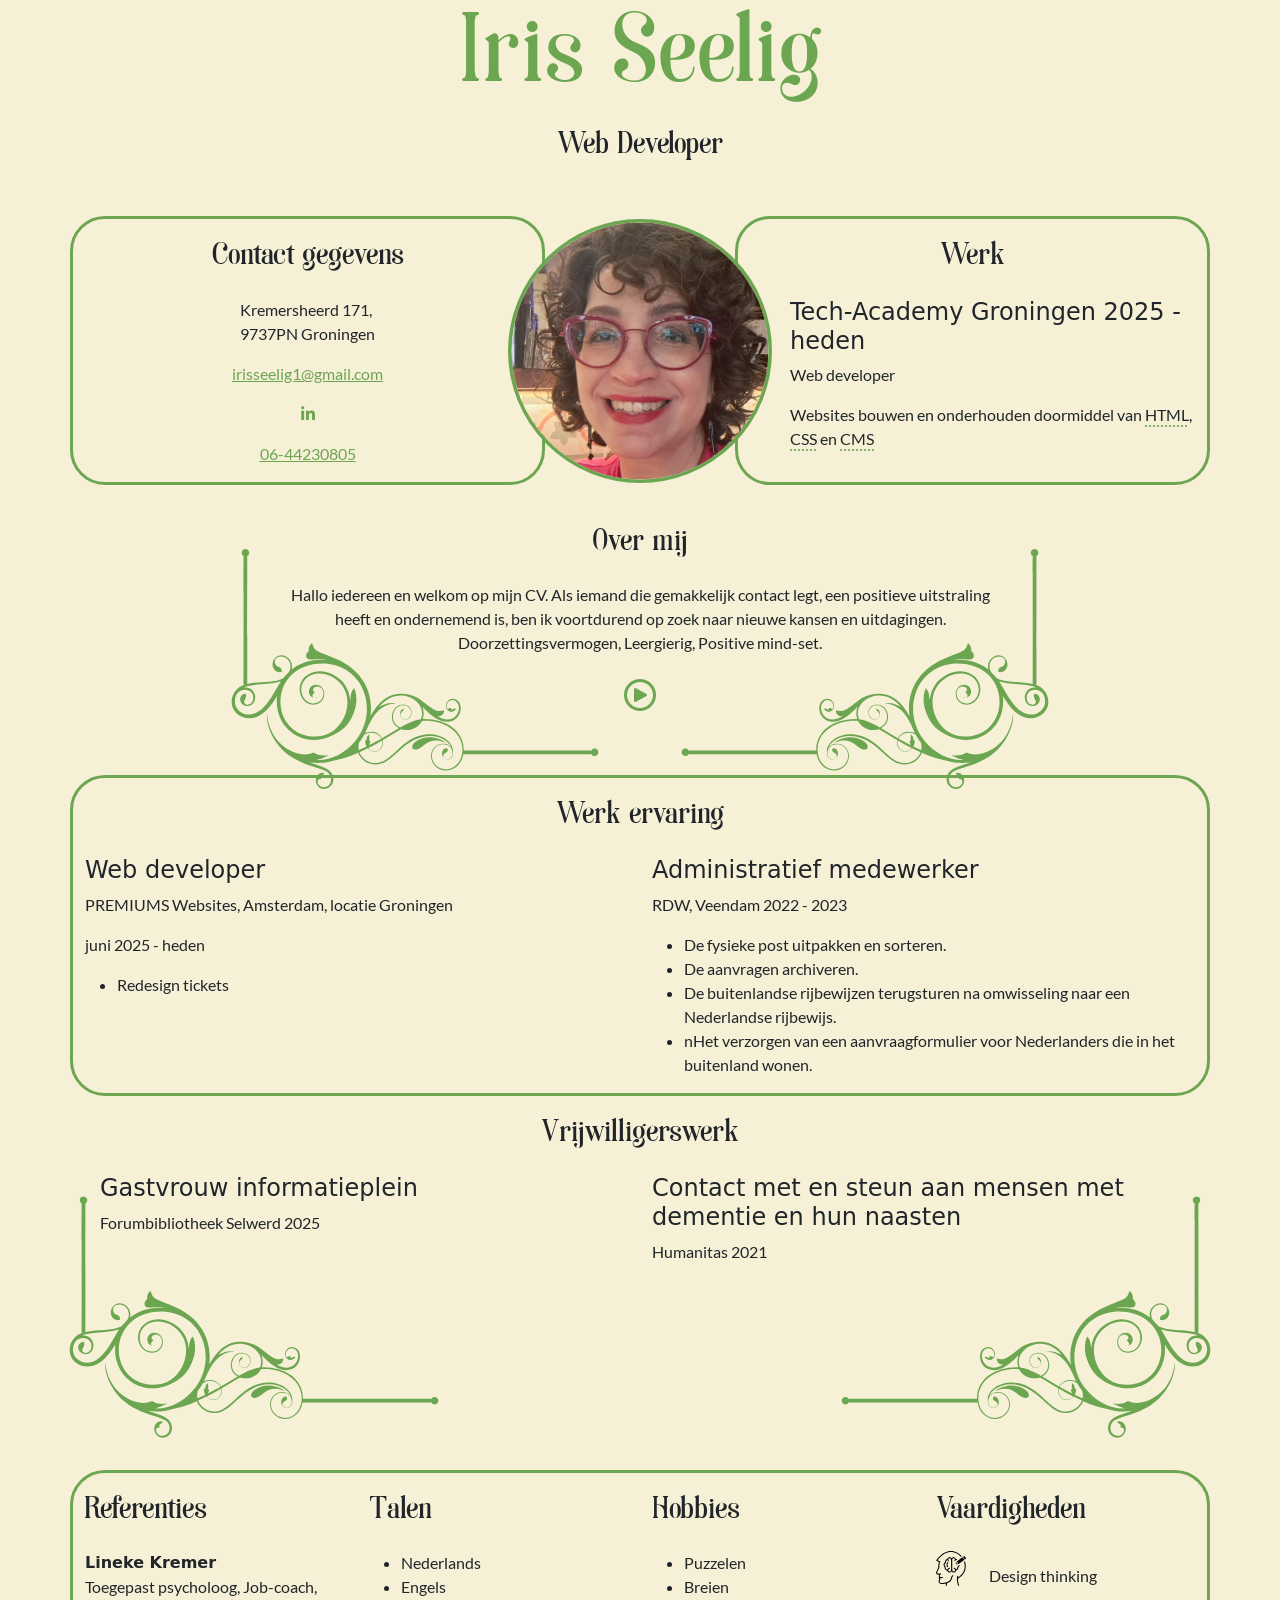
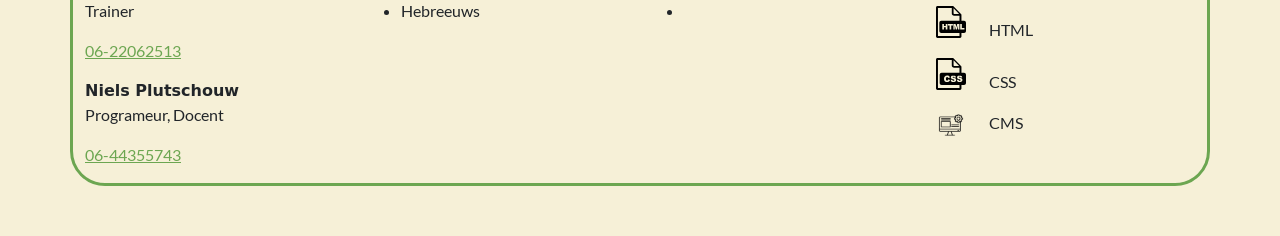
==== index.html @ 0b31a027 "cms icon toegevoegd en corner frame aangepast" ====
<!DOCTYPE html>
<html lang="en">

<head>
    <meta charset="UTF-8">
    <meta name="viewport" content="width=device-width, initial-scale=1.0">
    <link rel="stylesheet" href="./css/fontawesome-all.min.css">
    <link rel="stylesheet" href="./css/fontawesome-brands.min.css">
    <link rel="stylesheet" href="./css/fontawesome-solid.min.css">
    <link rel="stylesheet" href="./css/bootstrap.min.css">
    <link rel="stylesheet" href="./css/style.css">
    <link rel="shortcut icon" href="./images/favicon.jpg" type="image/jpg">
    <script src="./js/bootstrap.bundle.min.js" defer></script>
    <title>Document</title>
</head>

<body>
    <header>
        <h1>Iris Seelig</h1>
        <h2 class="developer">Web Developer</h2>
        <!-- <ul> -->
        <!-- <li>Leergierig</li> -->
        <!-- <li>Doorzettingsvermogen</li> -->
        <!-- <li>Oog voor details</li> -->
        <!-- </ul> -->

    </header>

    <main>
        <section class="intro">
            <!-- div.container>div.row>div.col-md-4*3 -->
            <div class="container">
                <div class="row">
                    <div class="col-12 col-md-5 introduction-contact">
                        <h2>Contact gegevens</h2>
                        <p>Kremersheerd 171,<br>9737PN Groningen</p>
                        <p>
                            <a href="mailto:irisseelig1@gmail.com">irisseelig1@gmail.com</a>
                        </p>
                        <p>
                            <a href="https://www.linkedin.com/in/iris-seelig-8718a22b9">
                                <i class="fa-brands fa-linkedin-in"></i>
                            </a>
                        </p>
                        <p>
                            <a href="tel:0644230805">06-44230805</a>
                        </p>
                    </div>
                    <div class="col-12 col-md-2 introduction-photo">
                        <div>
                            <a href="url">
                                <img class="photo-iris" alt="Profiel foto" src="./images/profile-image.jpg">
                            </a>

                        </div>
                    </div>
                    <div class="col-12 col-md-5 introduction-education">
                        <h2>Werk</h2>
                        <div>
                            <h4>Tech-Academy Groningen 2025 - heden</h4>
                            <p>Web developer</p>
                            <p>Websites bouwen en onderhouden doormiddel van <abbr
                                    title="HyperText Markup Language">HTML</abbr>, <abbr
                                    title="Cascading Style Sheets">CSS</abbr> en <abbr
                                    title="Content Management System">CMS</abbr></p>

                        </div>
                    </div>
                </div>
            </div>
        </section>

        <section class="info">
            <div class="container">
                <div class="row">
                    <div class="col-2"></div>
                    <div class="col-8 about-me">
                        <img src="./images/Corner-Ornament-4-By-RebeccaRead.svg" class="corner-ornament-left"
                            alt="corner-ornament-left">
                        <img src="./images/Corner-Ornament-4-By-RebeccaRead.svg" class="corner-ornament-right"
                            alt="corner-ornament-right">
                        <h2>Over mij</h2>
                        <p class="text-center">
                            Hallo iedereen en welkom op mijn CV.
                            Als iemand die gemakkelijk contact legt, een positieve uitstraling heeft en ondernemend is,
                            ben ik voortdurend op zoek naar nieuwe kansen en uitdagingen. Doorzettingsvermogen,
                            Leergierig, Positive mind-set.
                        </p>
                        <p class="text-center mt-4">
                            <span class="fa-stack" style="vertical-align: top;">
                                <i class="fa-regular fa-circle fa-stack-2x"></i>
                                <i id="btn-play" class="fa-solid fa-play fa-stack-1x"></i>
                            </span>
                        </p>
                    </div>
                    <div class="col-2"></div>
                </div>
            </div>
        </section>


        <section class="experience">
            <!-- div.container>div.row>div.col-md-12>div.col-md-6>ul>*4-->
            <div class="container work-experience">
                <div class="row">
                    <div class="col-12 ">
                        <h2>Werk ervaring</h2>
                    </div>
                </div>
                <div class="row">
                    <div class="col-12 col-md-6">
                        <h4>Web developer</h4>
                        <p>PREMIUMS Websites, Amsterdam, locatie Groningen</p>
                        <p>juni 2025 - heden</p>
                        <ul>
                            <li>Redesign tickets </li>
                        </ul>

                    </div>
                    <div class="col-12 col-md-6">
                        <h4>Administratief medewerker</h4>
                        <p>RDW, Veendam 2022 - 2023</p>
                        <ul>
                            <li>De fysieke post uitpakken en sorteren.</li>
                            <li>De aanvragen archiveren.</li>
                            <li>De buitenlandse rijbewijzen terugsturen na omwisseling naar een Nederlandse rijbewijs.
                            </li>
                            <li>nHet verzorgen van een aanvraagformulier voor Nederlanders die in het buitenland wonen.
                            </li>
                        </ul>
                    </div>
                </div>
            </div>
        </section>

        <section>
            <!-- div.container>div.row>div.col-md-12>-->
            <div class="container voluntary-work">
                <h2 id="voluntary">Vrijwilligerswerk</h2>
                <div class="row wrap-library">
                    <!-- div.row>div.col-md-6*2>-->
                    <div class="col-md-6">
                        <h4>Gastvrouw informatieplein</h4>
                        <p>Forumbibliotheek Selwerd 2025</p>
                        <ul id="voluntaryList1">
                            <li>Aanspreekpunt voor bibliotheek/informatieplein bezoekers.</li>
                            <li>Bezoekers actief aanspreken of ik ze kan helpen.</li>
                            <li>Op eigen initiatief informatie over het informatieplein geven aan bezoekers.
                            </li>
                            <li>Contactpersoon zijn namens Forum Groningen voor alle vragen, opmerkingen en
                                praktische zaken van partners. (Vereniging Humanitas, WIJ Groningen, SeniorWeb,
                                etc.)
                            </li>
                        </ul>
                        <img src="./images/Corner-Ornament-4-By-RebeccaRead.svg" class="corner-ornament-left1"
                            alt="corner-ornament-left">
                        <img src="./images/Corner-Ornament-4-By-RebeccaRead.svg" class="corner-ornament-left1-top"
                            alt="corner-ornament-left">
                    </div>
                    <div class="col-md-6 wrap-dementia">
                        <h4>Contact met en steun aan mensen met dementie en hun naasten</h4>
                        <p>Humanitas 2021</p>
                        <ul id="voluntaryList2">
                            <li>Samen een leuke activiteit ondernemen zoals langs haar favorite kledingwinkel.</li>

                        </ul>
                        <img src="./images/Corner-Ornament-4-By-RebeccaRead.svg" class="corner-ornament-right1"
                            alt="corner-ornament-right">
                        <img src="./images/Corner-Ornament-4-By-RebeccaRead.svg" class="corner-ornament-right1-top"
                            alt="corner-ornament-left">
                    </div>
                </div>


            </div>
        </section>

        <section class="refrences">
            <!-- div.container>div.row>div.col-md-6*2 -->
            <div class="container">
                <div class="row">
                    <div class="col-12 col-md-3">
                        <h2>Referenties</h2>
                        <strong>Lineke Kremer</strong>
                        <p>Toegepast psycholoog, Job-coach, Trainer</p>
                        <p>
                            <a href="tel:0622062513">06-22062513</a>
                        </p>
                        <strong>Niels Plutschouw</strong>
                        <p>Programeur, Docent </p>
                        <p>
                            <a href="tel:0644355743">06-44355743</a>
                        </p>
                    </div>
                    <div class="col-12 col-md-3">
                        <h2>Talen</h2>
                        <ul class="talen">
                            <li>Nederlands</li>
                            <li>Engels</li>
                            <li>Hebreeuws</li>
                        </ul>
                    </div>
                    <div class="col-12 col-md-3">
                        <h2>Hobbies</h2>
                        <ul class="hobbies">
                            <li>Puzzelen</li>
                            <li>Breien</li>
                            <li></li>
                        </ul>
                    </div>
                    <div class="col-12 col-md-3">
                        <h2>Vaardigheden</h2>
                        <ul class="vaardigheden">
                            <li>
                                <img src="./images/design-thinking-logic-icon.svg" class="symbol1"
                                    alt="design-thinking">
                                Design thinking
                            </li>
                            <li>
                                <img src="./images/html-file-icon.svg" class="symbol2" alt="html">
                                HTML
                            </li>
                            <li>
                                <img src="./images/css-file-icon.svg" class="symbol3" alt="css">
                                CSS
                            </li>
                             <li>
                                <img src="./images/cms icon.png" class="symbol4" alt="cms">
                                CMS
                            </li>
                        </ul>
                    </div>
                </div>
            </div>
        </section>
    </main>

    <footer>

    </footer>


    <audio src="./music/alicia-keys-girl-on-fire.mp3" id="song-1"></audio>
    <script>
        const song1 = document.getElementById("song-1");
        const btnPlay = document.getElementById("btn-play");

        if (btnPlay && song1) {
            btnPlay.onclick = function () {
                if (song1.paused) {
                    song1.play();
                    btnPlay.classList.replace("fa-play", "fa-pause");
                } else {
                    song1.pause();
                    btnPlay.classList.replace("fa-pause", "fa-play");
                }
            }
        } else {
            console.error("The elements with class \"song-1\" and/or the class \"btn-play\" doesn't exist.")
        }


    </script>

</body>

</html>
---- css/style.css ----
@font-face {
    font-family: "PoiretOne-Regular";
    src: url(../webfonts/PoiretOne-Regular.ttf);
}

@font-face {
    font-family: "Lato-Regular";
    src: url(../webfonts/Lato-Regular.ttf);
}

@font-face {
    font-family: "soria-font";
    src: url(../webfonts/soria-font.ttf);
}

:root {

    /* color */
    --primary-color: #6ca651;
    --secondary-color: #f6f0d7;

    /* font-family */
    --font-family-text: "soria-font", serif;
    --font-family-title: "soria-font", serif;

    /* corner-frame */

    /* */

}

* {
    /* box-shadow: 0 0 0 1px red inset; */
}

h1 {
    color: var(--primary-color);
    text-align: center;
    font-size: 100px;
    font-family: "soria-font", serif, sans-serif;
}

@media screen and (width < 768px) {
    h1 {
        font-size: 70px;
    }
}

h2 {
    text-align: center;
    font-family: "soria-font";
    margin: 20px 0 20px 0;
}

h3 {
    text-align: center;
    font-size: medium;
    font-family: "soria-font";
}

p,
li {
    font-family: "Lato-Regular";
}

header {
    overflow: hidden;
    background-color: #F6F0D7;

    .developer {
        margin: 0 0 50px 0;
    }
}

main {
    background-color: #F6F0D7;

    @media (width <= 768px) {

        /* Overschrijf bootstrap kolom padding */
        .row>div {
            padding-left: 37px;
            padding-right: 37px;
        }
    }

    @media (width < 576px) {

        /* Overschrijf bootstrap kolom padding */
        .row>div {
            padding-left: 14px;
            padding-right: 14px;
        }
    }



    .intro {
        margin-bottom: 20px;
    }

    .introduction-contact {
        border: 3px solid var(--primary-color);
        border-radius: 35px;

        p {

            display: flex;
            justify-content: center;
        }

        a {
            color: var(--primary-color);
        }
    }

    .introduction-photo {
        position: relative;
    }

    .introduction-photo>div {
        position: absolute;
        transform: translate(-50%, -50%) scale(1.2);
        left: 50%;
        top: 50%;
        z-index: 1;
    }

    .introduction-education {
        border: 3px solid var(--primary-color);
        border-radius: 35px;

        div {
            padding-left: 40px;
        }

        abbr {
            text-underline-offset: 4px;
            text-decoration-color: var(--primary-color);
        }
    }

    @media (width <=768px) {
        .introduction-contact {
            padding-bottom: 144px;
        }

        .introduction-education {
            padding-top: 130px;
        }
    }

    .about-me {
        border-radius: 35px;
        margin-bottom: 20px;
        position: relative;
        height: 250px;

        @media (width <= 768px) {
            height: auto;
        }

        .corner-ornament-left {
            height: 250px;
            width: 50%;
            position: absolute;
            transition: all 500ms ease-in-out;
            left: -35px;
            bottom: -39px
        }

        .corner-ornament-right {
            height: 250px;
            width: 50%;
            position: absolute;
            transform: scaleX(-1);
            transition: all 500ms ease-in-out;
            right: -35px;
            bottom: -39px;
        }

        @media (width <= 768px) {
            .corner-ornament-left {
                height: 50px;
                transform: scaleY(-1);
            }

            .corner-ornament-right {
                height: 50px;
                transform: scaleX(-1) scaleY(-1);

            }
        }

        .fa-regular,
        #btn-play {
            color: var(--primary-color);

        }

    }

    .photo-iris {
        width: 220px;
        border-radius: 110px;
        height: 220px;
        object-fit: cover;
        object-position: 50% 6%;
        border: 3px solid var(--primary-color);
    }


    .vaardigheden {
        margin-bottom: 20px;

    }

    .work-experience {
        border: 3px solid var(--primary-color);
        border-radius: 35px;
        margin-bottom: 20px;
    }

    .voluntary-work {
        margin-bottom: 174px;
        padding: 0 30px 0 30px;

        @media (width <=768px) {
            margin: 50px auto 100px auto;
        }

        .row {
            position: relative;
        }

        ul {
            max-height: 0px;
            overflow: hidden;
            transition: max-height 900ms ease-in-out;
        }

        &:hover ul {
            max-height: 175px;
        }

        @media (width <=768px) {
            ul {
                max-height: none;
            }

            .col-md-6:first-of-type ul {
                padding-bottom: 50px;
            }
        }

        .corner-ornament-left1 {
            height: 250px;
            position: absolute;
            left: -25px;
            bottom: -146px;
        }

        .corner-ornament-right1 {
            height: 250px;
            position: absolute;
            transform: scaleX(-1);
            right: -25px;
            bottom: -146px;
        }

        .corner-ornament-left1-top {
            height: 50px;
            position: absolute;
            left: 6px;
            transform: scaleX(-1) rotate(180deg);
            display: none;
            top: -68px;
        }

        .corner-ornament-right1-top {
            height: 50px;
            position: absolute;
            right: 6px;
            top: -68px;
            transform: scale(-1);
            display: none;
        }

        @media (width <=768px) {
            .corner-ornament-left1 {
                height: 50px;
                left: 6px;
                bottom: -54px;
            }

            .corner-ornament-right1 {
                height: 50px;
                right: 6px;
                bottom: -54px;
            }

            .corner-ornament-left1-top,
            .corner-ornament-right1-top {
                display: block;
            }
        }
    }

    .refrences {

        padding-bottom: 50px;

        .container {
            border: 3px solid var(--primary-color);
            border-radius: 35px;
            column-gap: 20px;
        }

        a {
            color: var(--primary-color);
        }

        .talen {
            /* padding-left: 0; */
        }

        .symbol1,
        .symbol2,
        .symbol3,
        .symbol4 {
            width: 50px;
            padding-right: 20px;
        }

        .symbol1,
        .symbol2,
        .symbol3 {
            margin-bottom: 20px;
        }

        h2 {
            text-align: left;
        }

        .vaardigheden {
            list-style: none;
            padding-left: 0;
        }
    }
}



footer {
    background-color: #F6F0D7;
}
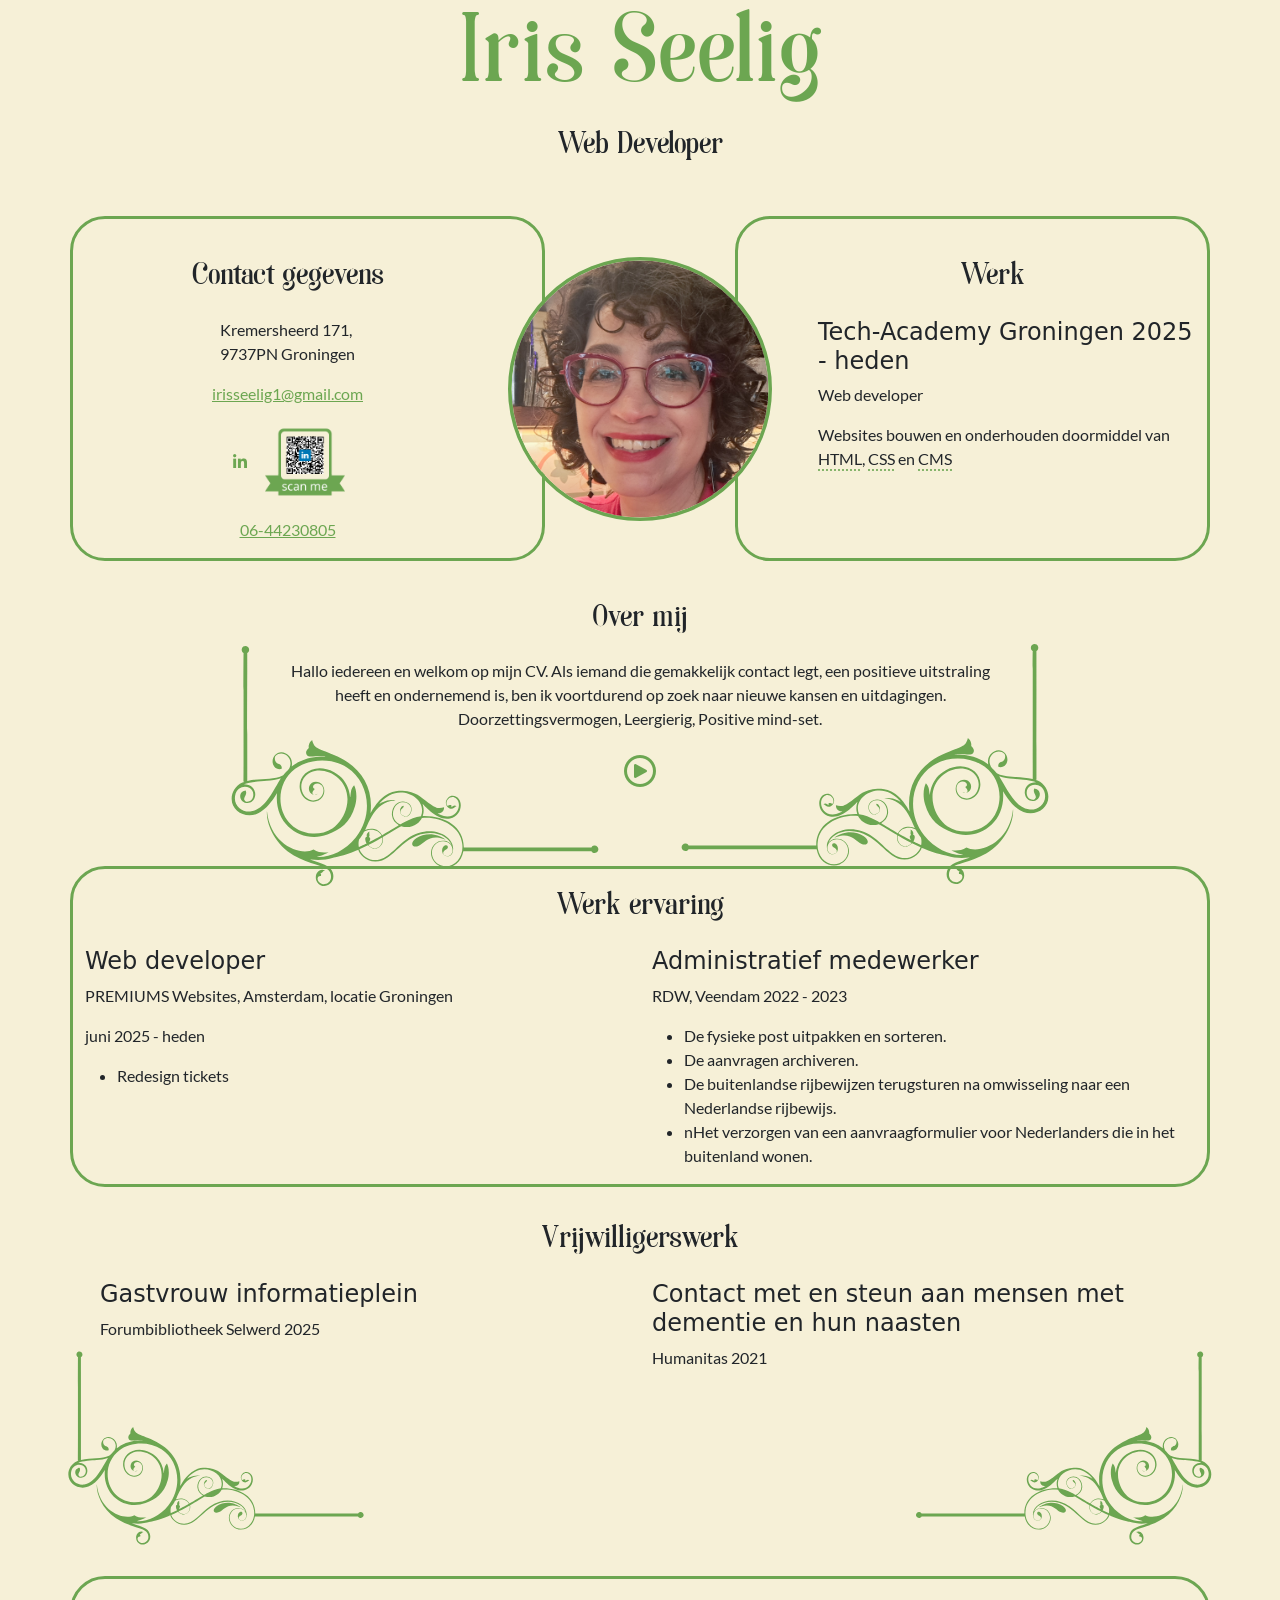
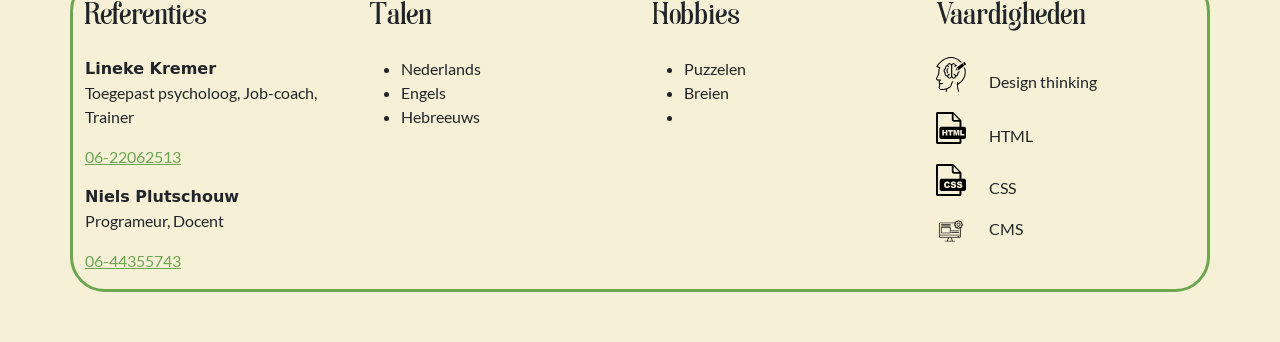
==== commit ab32a880: "qrcode toegevoegd" ====
--- a/index.html
+++ b/index.html
@@ -41,6 +41,7 @@
                             <a href="https://www.linkedin.com/in/iris-seelig-8718a22b9">
                                 <i class="fa-brands fa-linkedin-in"></i>
                             </a>
+                            <img src="./images/qrcode-linkedin1.png" class="qrcode" alt="qrcode-linkedin">
                         </p>
                         <p>
                             <a href="tel:0644230805">06-44230805</a>
--- a/css/style.css
+++ b/css/style.css
@@ -75,7 +75,7 @@
 main {
     background-color: #F6F0D7;
 
-    @media (width <= 768px) {
+    @media (width <=768px) {
 
         /* Overschrijf bootstrap kolom padding */
         .row>div {
@@ -102,15 +102,22 @@
     .introduction-contact {
         border: 3px solid var(--primary-color);
         border-radius: 35px;
+        padding: 20px 40px 0 0;
 
         p {
 
             display: flex;
             justify-content: center;
+            align-items: center;
         }
 
         a {
             color: var(--primary-color);
+        }
+
+        .qrcode {
+            height: 80px;
+            padding-left: 15px;
         }
     }
 
@@ -129,6 +136,7 @@
     .introduction-education {
         border: 3px solid var(--primary-color);
         border-radius: 35px;
+        padding: 20px 0 0 40px;
 
         div {
             padding-left: 40px;
@@ -152,11 +160,11 @@
 
     .about-me {
         border-radius: 35px;
-        margin-bottom: 20px;
+        margin-bottom: 35px;
         position: relative;
         height: 250px;
 
-        @media (width <= 768px) {
+        @media (width <=768px) {
             height: auto;
         }
 
@@ -166,7 +174,8 @@
             position: absolute;
             transition: all 500ms ease-in-out;
             left: -35px;
-            bottom: -39px
+            bottom: -39px;
+            top: 60px;
         }
 
         .corner-ornament-right {
@@ -176,19 +185,20 @@
             transform: scaleX(-1);
             transition: all 500ms ease-in-out;
             right: -35px;
-            bottom: -39px;
-        }
-
-        @media (width <= 768px) {
+            bottom: -58px;
+        }
+
+        @media (width <=768px) {
             .corner-ornament-left {
                 height: 50px;
                 transform: scaleY(-1);
+                top: 11px
             }
 
             .corner-ornament-right {
                 height: 50px;
                 transform: scaleX(-1) scaleY(-1);
-
+                top: 11px;
             }
         }
 
@@ -218,7 +228,7 @@
     .work-experience {
         border: 3px solid var(--primary-color);
         border-radius: 35px;
-        margin-bottom: 20px;
+        margin-bottom: 35px;
     }
 
     .voluntary-work {
@@ -254,14 +264,14 @@
         }
 
         .corner-ornament-left1 {
-            height: 250px;
+            height: 200px;
             position: absolute;
             left: -25px;
             bottom: -146px;
         }
 
         .corner-ornament-right1 {
-            height: 250px;
+            height: 200px;
             position: absolute;
             transform: scaleX(-1);
             right: -25px;
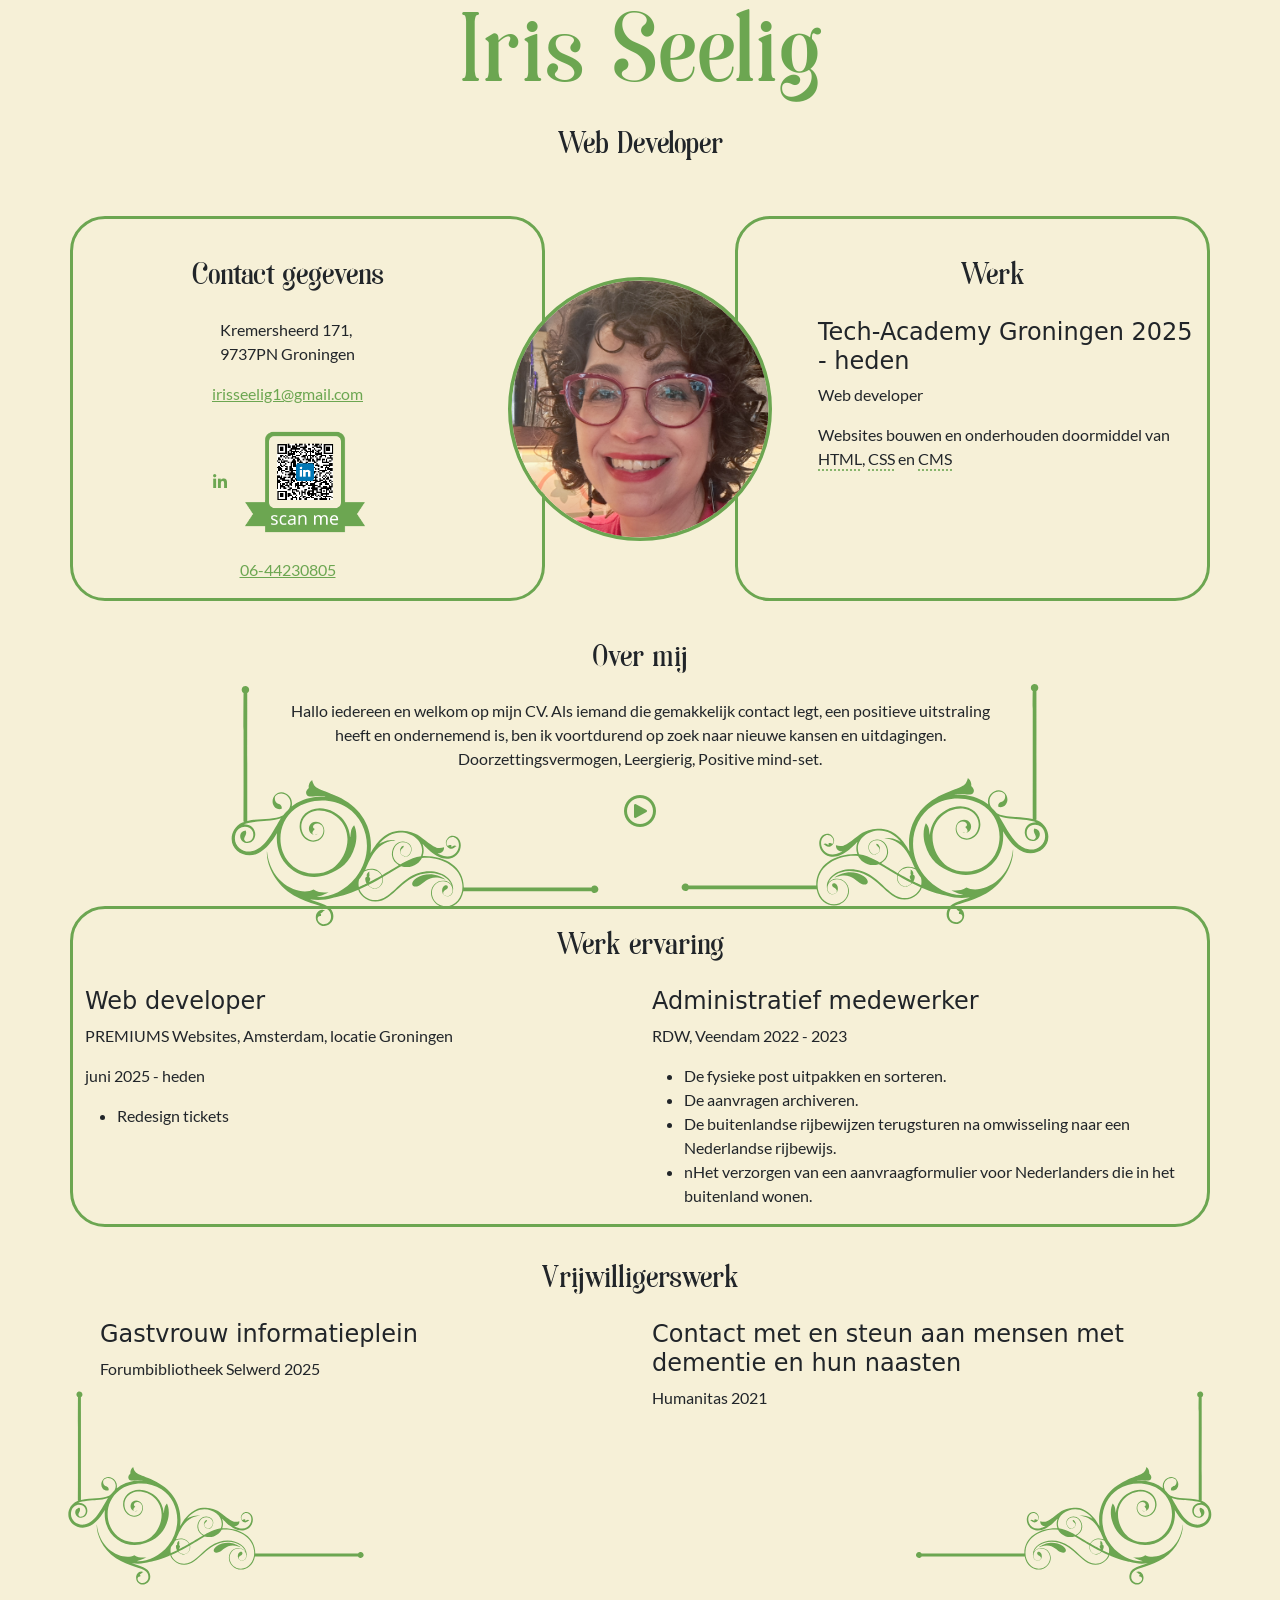
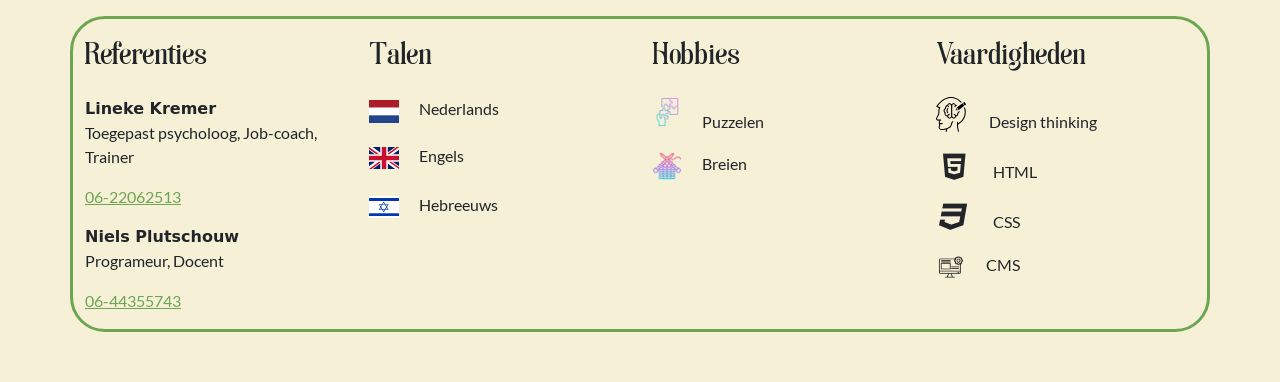
==== commit 0cc405ec: "talen en hobbies icons toegevoegd" ====
--- a/index.html
+++ b/index.html
@@ -196,16 +196,27 @@
                     <div class="col-12 col-md-3">
                         <h2>Talen</h2>
                         <ul class="talen">
-                            <li>Nederlands</li>
-                            <li>Engels</li>
-                            <li>Hebreeuws</li>
+                            <li>
+                                <img src="./images/nl.svg" class="language-flag" alt="dutch-flag">Nederlands
+                            </li>
+                            <li>
+                                <img src="./images/gb.svg" class="language-flag pt-4 pb-4"
+                                    alt="united-kingdom-flag">Engels
+                            </li>
+                            <li>
+                                <img src="./images/il.svg" class="language-flag" alt="israeli-flag">Hebreeuws
+                            </li>
                         </ul>
                     </div>
                     <div class="col-12 col-md-3">
                         <h2>Hobbies</h2>
                         <ul class="hobbies">
-                            <li>Puzzelen</li>
-                            <li>Breien</li>
+                            <li>
+                                <img src="./images/puzzle_10717713.png" class="hobby-puzzel pb-4" alt="puzzelen">Puzzelen
+                            </li>
+                            <li>
+                                <img src="./images/knitting_3461251.png" class="hobby-knitting" alt="knitting">Breien
+                            </li>
                             <li></li>
                         </ul>
                     </div>
@@ -218,16 +229,13 @@
                                 Design thinking
                             </li>
                             <li>
-                                <img src="./images/html-file-icon.svg" class="symbol2" alt="html">
-                                HTML
-                            </li>
-                            <li>
-                                <img src="./images/css-file-icon.svg" class="symbol3" alt="css">
-                                CSS
-                            </li>
-                             <li>
-                                <img src="./images/cms icon.png" class="symbol4" alt="cms">
-                                CMS
+                                <i class="fa-brands fa-html5 symbol2"></i>HTML
+                            </li>
+                            <li>
+                                <i class="fa-brands fa-css3 symbol3"></i>CSS
+                            </li>
+                            <li>
+                                <img src="./images/cms icon.png" class="symbol4" alt="cms">CMS
                             </li>
                         </ul>
                     </div>
--- a/css/style.css
+++ b/css/style.css
@@ -116,7 +116,7 @@
         }
 
         .qrcode {
-            height: 80px;
+            height: 120px;
             padding-left: 15px;
         }
     }
@@ -331,12 +331,27 @@
         }
 
         .talen {
-            /* padding-left: 0; */
+            list-style-type: none;
+            padding: 0;
+        }
+
+        .language-flag {
+            width: 50px;
+            padding-right: 20px;
+        }
+
+        .hobbies {
+            list-style-type: none;
+            padding: 0;
+        }
+
+        .hobby-knitting,
+        .hobby-puzzel {
+            width: 50px;
+            padding-right: 20px;
         }
 
         .symbol1,
-        .symbol2,
-        .symbol3,
         .symbol4 {
             width: 50px;
             padding-right: 20px;
@@ -348,6 +363,12 @@
             margin-bottom: 20px;
         }
 
+        .symbol3,
+        .symbol2 {
+            font-size: 30px;
+            margin-right: 20PX;
+        }
+
         h2 {
             text-align: left;
         }
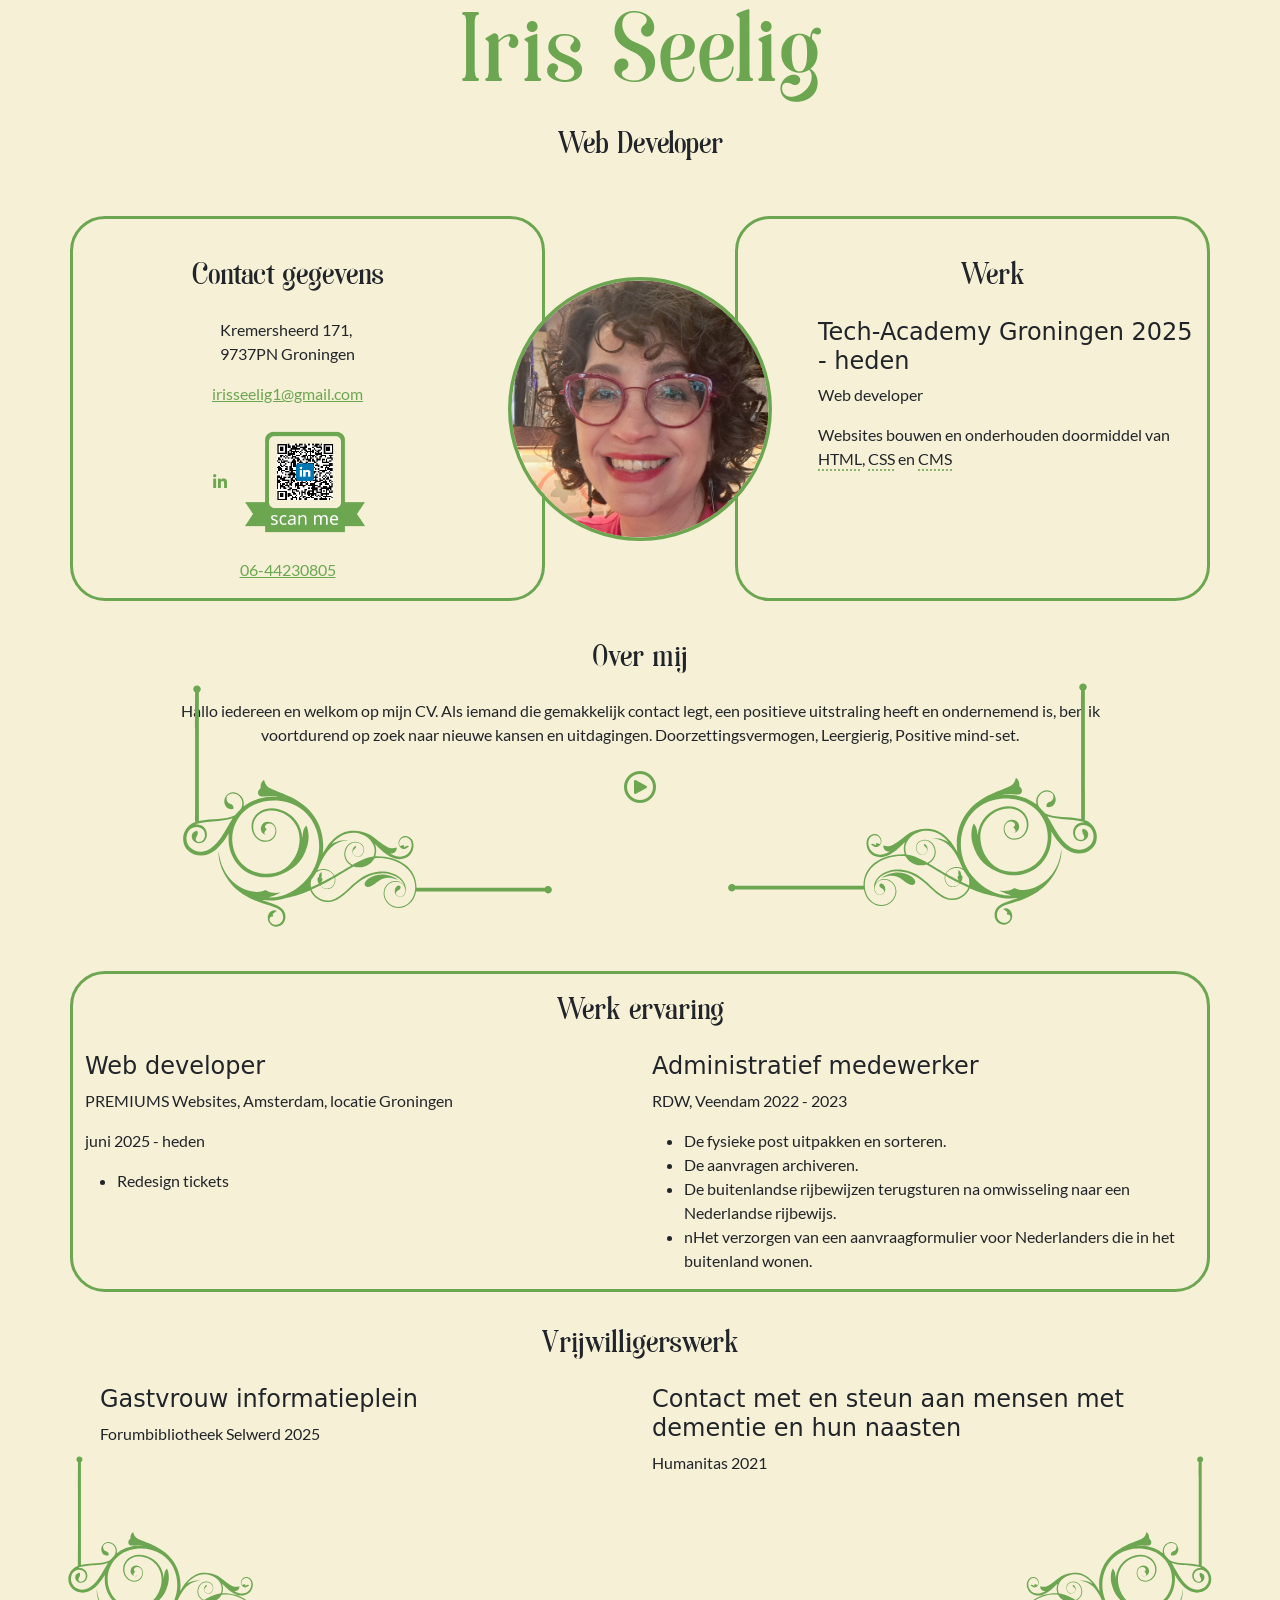
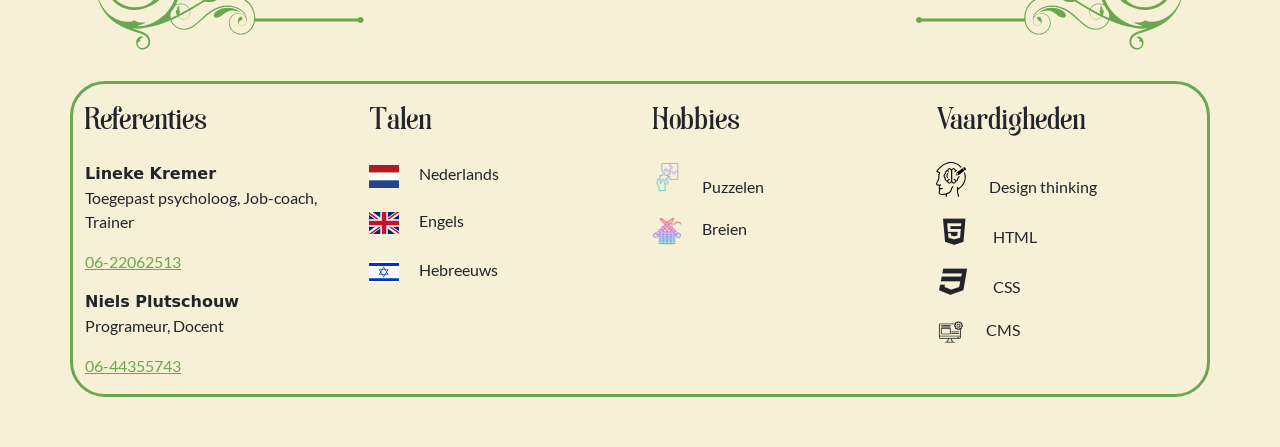
==== commit f94efa7c: "columns aangepast" ====
--- a/index.html
+++ b/index.html
@@ -74,8 +74,8 @@
         <section class="info">
             <div class="container">
                 <div class="row">
-                    <div class="col-2"></div>
-                    <div class="col-8 about-me">
+                    <div class="col-1"></div>
+                    <div class="col-10 about-me">
                         <img src="./images/Corner-Ornament-4-By-RebeccaRead.svg" class="corner-ornament-left"
                             alt="corner-ornament-left">
                         <img src="./images/Corner-Ornament-4-By-RebeccaRead.svg" class="corner-ornament-right"
@@ -94,7 +94,7 @@
                             </span>
                         </p>
                     </div>
-                    <div class="col-2"></div>
+                    <div class="col-1"></div>
                 </div>
             </div>
         </section>
--- a/css/style.css
+++ b/css/style.css
@@ -160,11 +160,11 @@
 
     .about-me {
         border-radius: 35px;
-        margin-bottom: 35px;
+        margin-bottom: 100px;
         position: relative;
         height: 250px;
 
-        @media (width <=768px) {
+        @media (width <= 768px) {
             height: auto;
         }
 
@@ -188,7 +188,7 @@
             bottom: -58px;
         }
 
-        @media (width <=768px) {
+        @media (width <= 768px) {
             .corner-ornament-left {
                 height: 50px;
                 transform: scaleY(-1);
@@ -235,7 +235,7 @@
         margin-bottom: 174px;
         padding: 0 30px 0 30px;
 
-        @media (width <=768px) {
+        @media (width <= 768px) {
             margin: 50px auto 100px auto;
         }
 
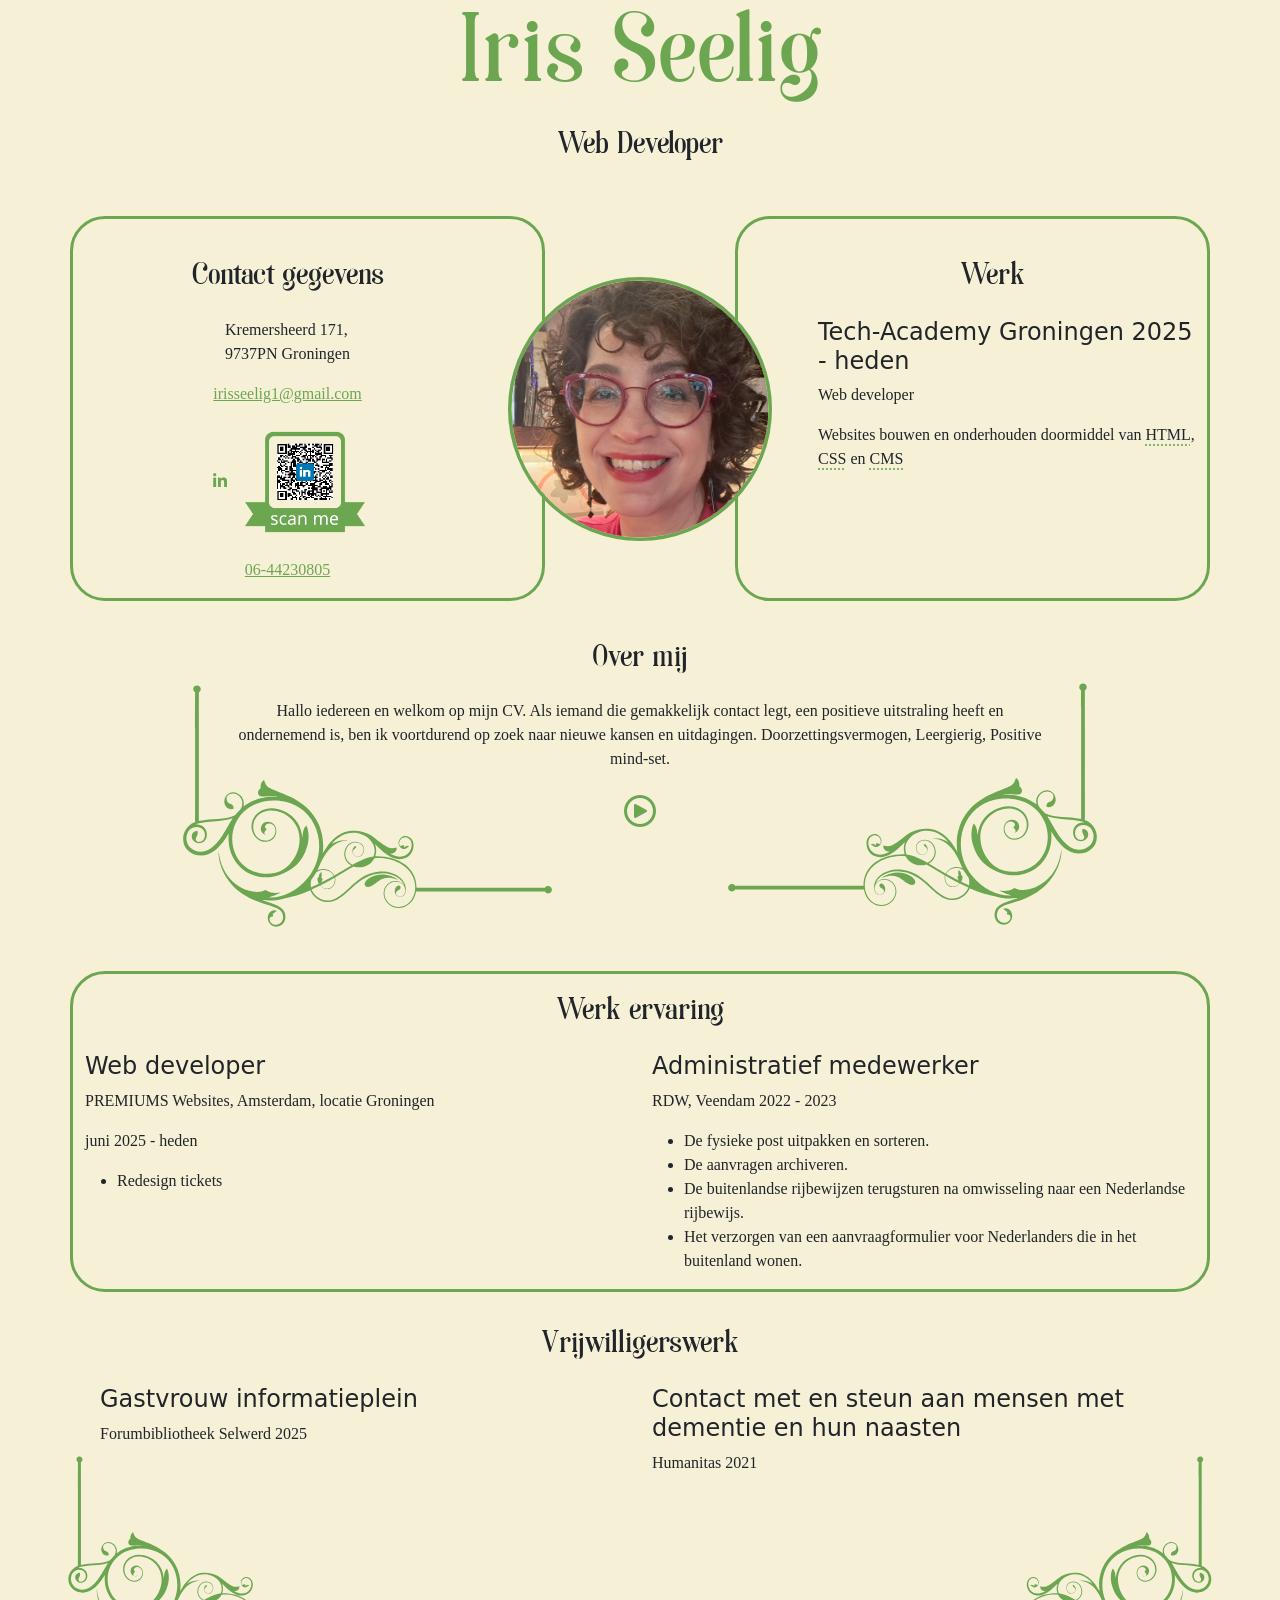
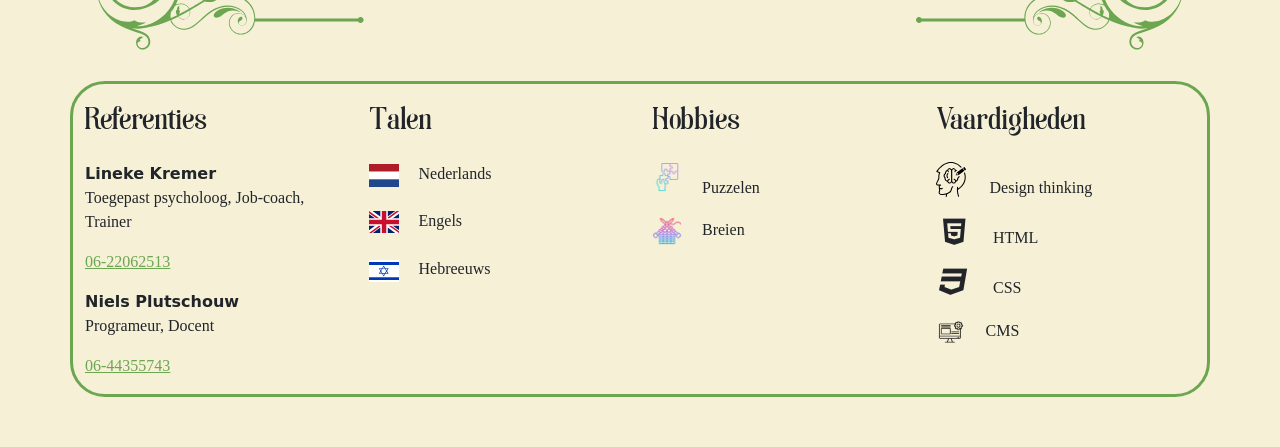
==== commit 565fe529: "een extra n verwijderd" ====
--- a/index.html
+++ b/index.html
@@ -126,7 +126,7 @@
                             <li>De aanvragen archiveren.</li>
                             <li>De buitenlandse rijbewijzen terugsturen na omwisseling naar een Nederlandse rijbewijs.
                             </li>
-                            <li>nHet verzorgen van een aanvraagformulier voor Nederlanders die in het buitenland wonen.
+                            <li>Het verzorgen van een aanvraagformulier voor Nederlanders die in het buitenland wonen.
                             </li>
                         </ul>
                     </div>
--- a/css/style.css
+++ b/css/style.css
@@ -5,7 +5,7 @@
 
 @font-face {
     font-family: "Lato-Regular";
-    src: url(../webfonts/Lato-Regular.ttf);
+    src: url(../webfonts/lato-regular.ttf);
 }
 
 @font-face {
@@ -93,11 +93,26 @@
         }
     }
 
-
+    /*@media (min-width: 1024px) {
+        body {
+            max-width: 1200px;
+            margin: 0 auto;
+        }
+    }*/
 
     .intro {
         margin-bottom: 20px;
     }
+
+     /*@media (min-width: 1024px) {
+        .intro {
+            padding: 20px;
+        }
+
+        h1 {
+            font-size: 24px;
+        }
+    }*/
 
     .introduction-contact {
         border: 3px solid var(--primary-color);
@@ -121,6 +136,7 @@
         }
     }
 
+   
     .introduction-photo {
         position: relative;
     }
@@ -166,6 +182,10 @@
 
         @media (width <= 768px) {
             height: auto;
+        }
+
+        .text-center {
+            padding: 0 60px 0 60px;
         }
 
         .corner-ornament-left {
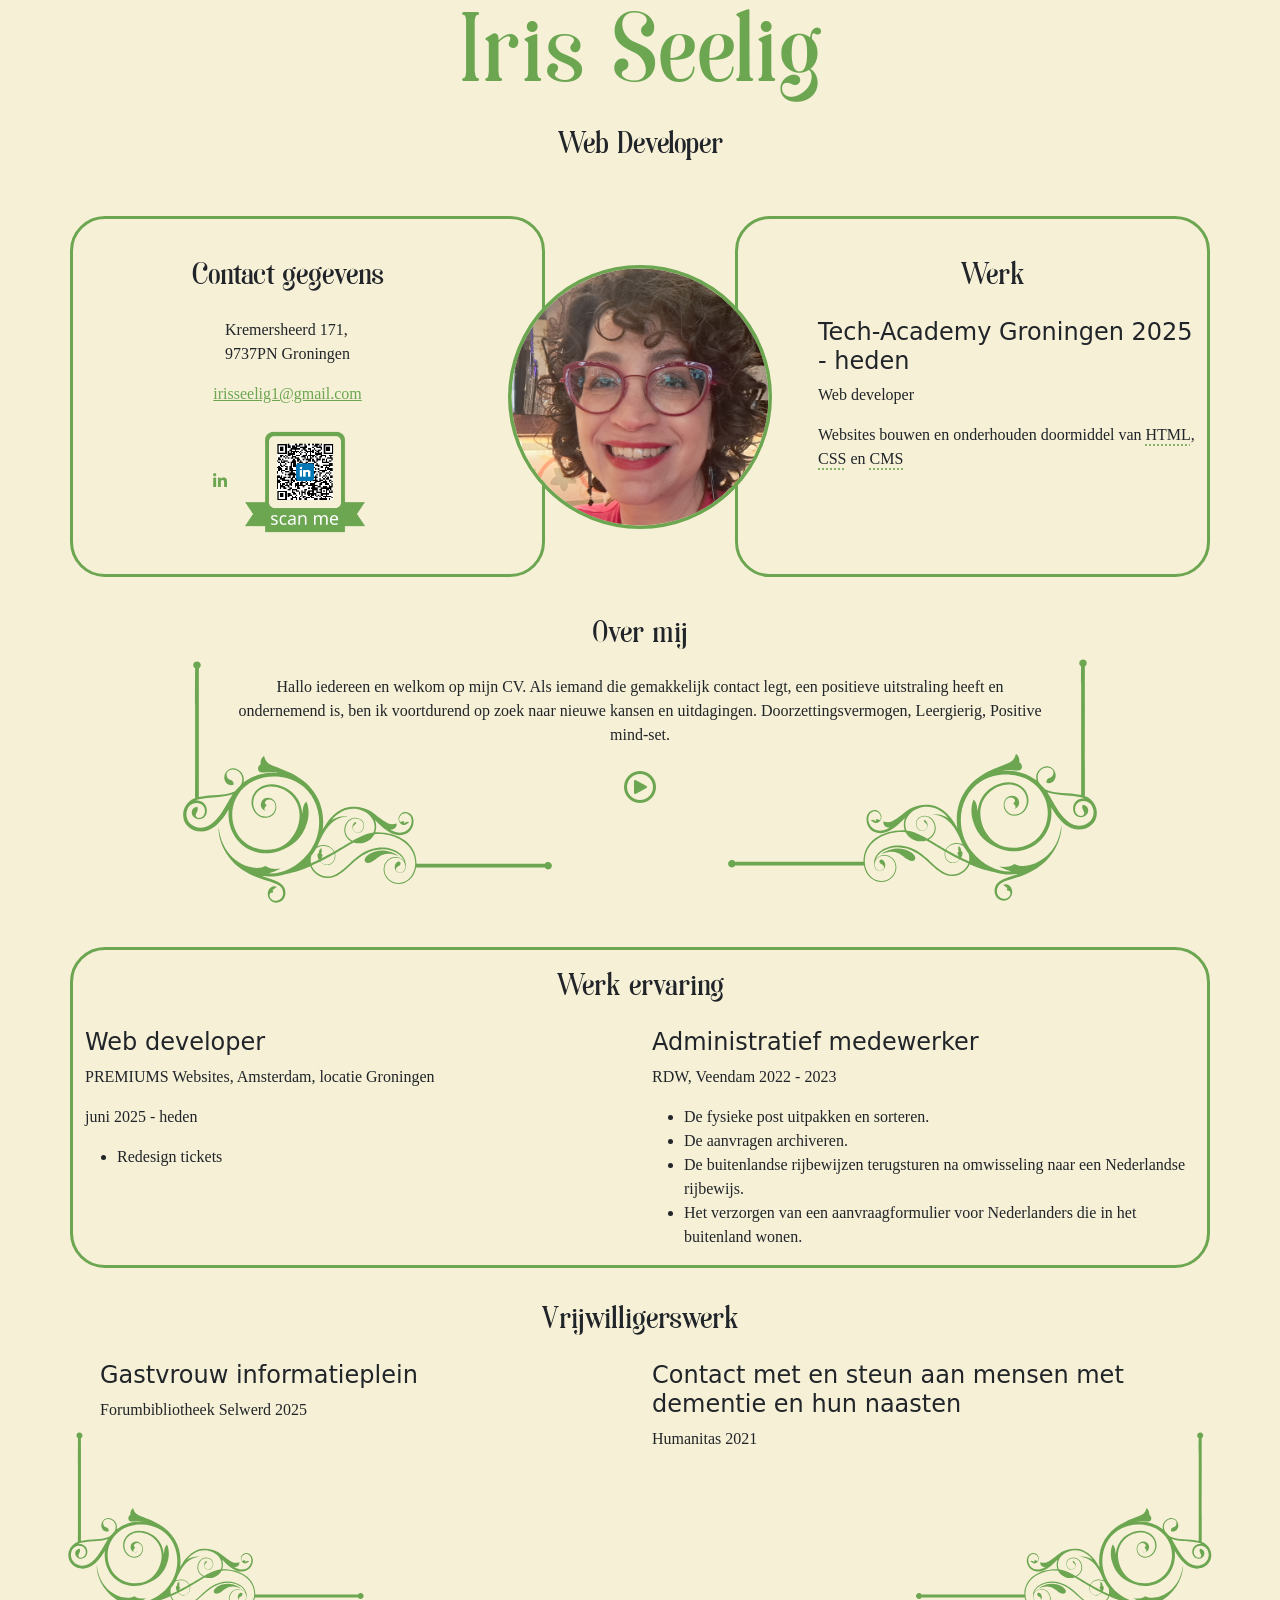
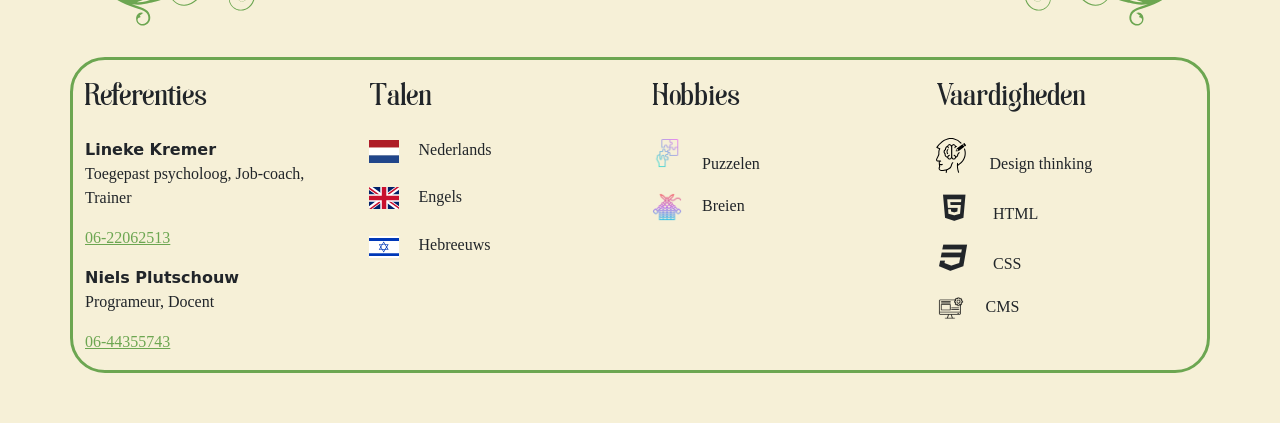
==== commit 3caf0582: "AVG aanpassingen" ====
--- a/index.html
+++ b/index.html
@@ -44,7 +44,7 @@
                             <img src="./images/qrcode-linkedin1.png" class="qrcode" alt="qrcode-linkedin">
                         </p>
                         <p>
-                            <a href="tel:0644230805">06-44230805</a>
+                            <!-- <a href="tel:0644230805">06-44230805</a> -->
                         </p>
                     </div>
                     <div class="col-12 col-md-2 introduction-photo">
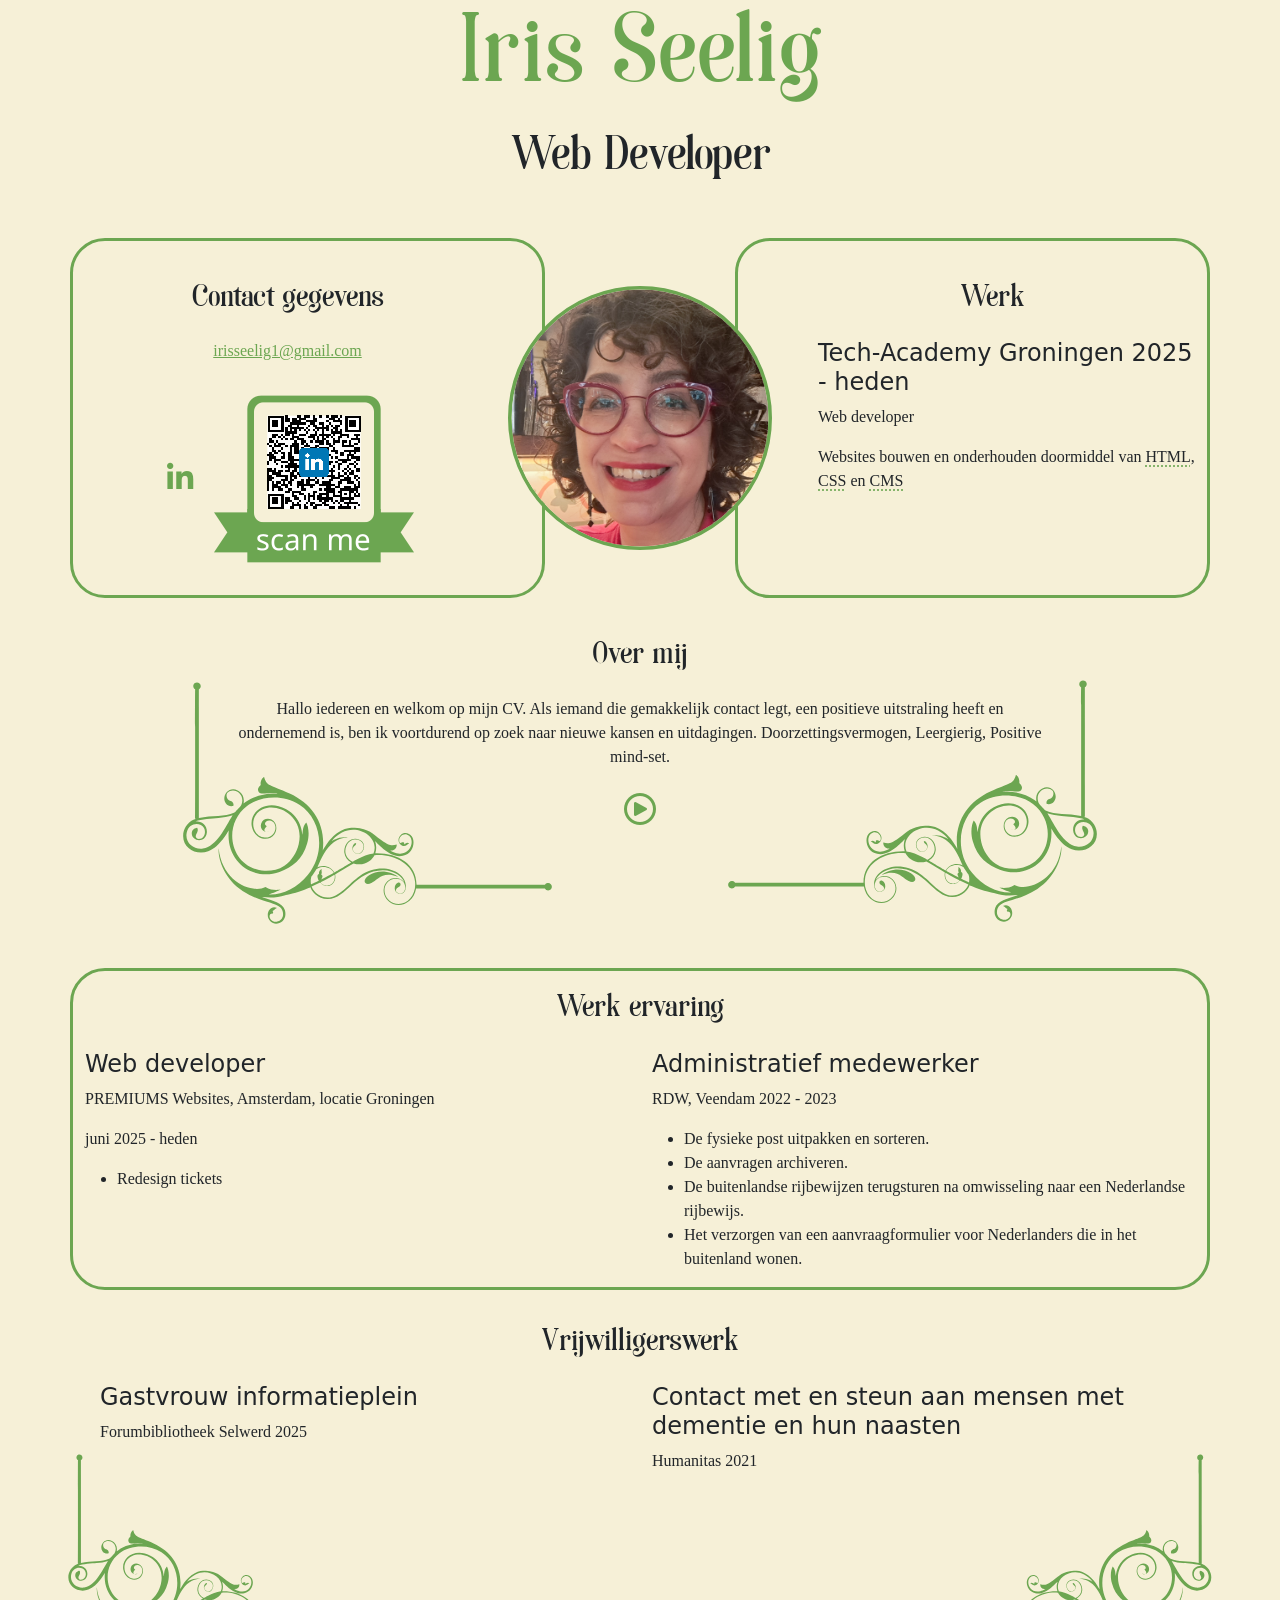
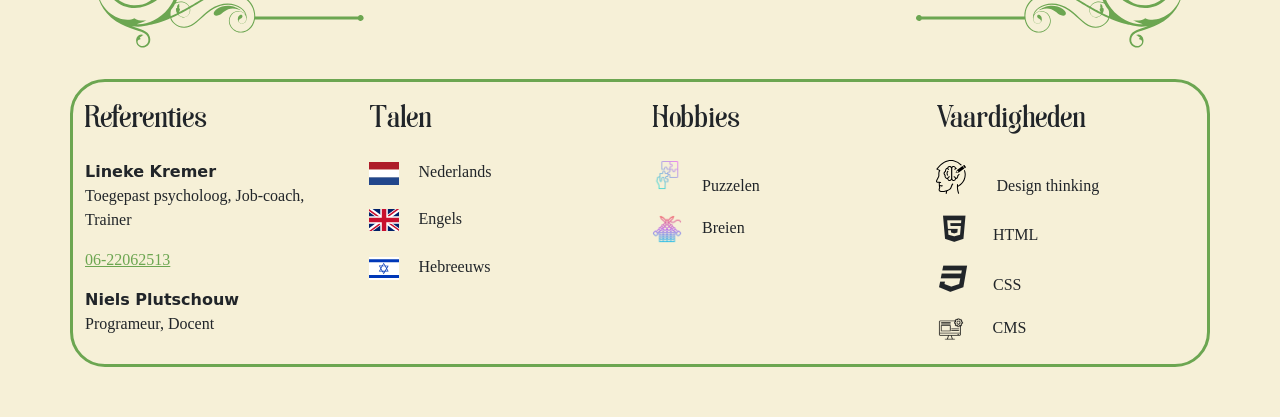
==== commit 2bafe74f: "print versie gemaakt" ====
--- a/index.html
+++ b/index.html
@@ -11,29 +11,21 @@
     <link rel="stylesheet" href="./css/style.css">
     <link rel="shortcut icon" href="./images/favicon.jpg" type="image/jpg">
     <script src="./js/bootstrap.bundle.min.js" defer></script>
-    <title>Document</title>
+    <title>CV Iris Seelig</title>
 </head>
 
 <body>
     <header>
         <h1>Iris Seelig</h1>
         <h2 class="developer">Web Developer</h2>
-        <!-- <ul> -->
-        <!-- <li>Leergierig</li> -->
-        <!-- <li>Doorzettingsvermogen</li> -->
-        <!-- <li>Oog voor details</li> -->
-        <!-- </ul> -->
-
     </header>
 
     <main>
         <section class="intro">
-            <!-- div.container>div.row>div.col-md-4*3 -->
             <div class="container">
                 <div class="row">
                     <div class="col-12 col-md-5 introduction-contact">
                         <h2>Contact gegevens</h2>
-                        <p>Kremersheerd 171,<br>9737PN Groningen</p>
                         <p>
                             <a href="mailto:irisseelig1@gmail.com">irisseelig1@gmail.com</a>
                         </p>
@@ -43,16 +35,10 @@
                             </a>
                             <img src="./images/qrcode-linkedin1.png" class="qrcode" alt="qrcode-linkedin">
                         </p>
-                        <p>
-                            <!-- <a href="tel:0644230805">06-44230805</a> -->
-                        </p>
                     </div>
                     <div class="col-12 col-md-2 introduction-photo">
                         <div>
-                            <a href="url">
-                                <img class="photo-iris" alt="Profiel foto" src="./images/profile-image.jpg">
-                            </a>
-
+                            <img class="photo-iris" alt="Profiel foto" src="./images/profile-image.jpg">
                         </div>
                     </div>
                     <div class="col-12 col-md-5 introduction-education">
@@ -60,11 +46,11 @@
                         <div>
                             <h4>Tech-Academy Groningen 2025 - heden</h4>
                             <p>Web developer</p>
-                            <p>Websites bouwen en onderhouden doormiddel van <abbr
-                                    title="HyperText Markup Language">HTML</abbr>, <abbr
-                                    title="Cascading Style Sheets">CSS</abbr> en <abbr
-                                    title="Content Management System">CMS</abbr></p>
-
+                            <p>Websites bouwen en onderhouden doormiddel van
+                                <abbr title="HyperText Markup Language">HTML</abbr>, 
+                                <abbr title="Cascading Style Sheets">CSS</abbr> en 
+                                <abbr title="Content Management System">CMS</abbr>
+                            </p>
                         </div>
                     </div>
                 </div>
@@ -188,10 +174,7 @@
                             <a href="tel:0622062513">06-22062513</a>
                         </p>
                         <strong>Niels Plutschouw</strong>
-                        <p>Programeur, Docent </p>
-                        <p>
-                            <a href="tel:0644355743">06-44355743</a>
-                        </p>
+                        <p>Programeur, Docent</p>
                     </div>
                     <div class="col-12 col-md-3">
                         <h2>Talen</h2>
--- a/css/style.css
+++ b/css/style.css
@@ -63,12 +63,21 @@
     font-family: "Lato-Regular";
 }
 
+a {
+    color: var(--primary-color);
+}
+
+a:hover {
+    filter: brightness(55%);
+}
+
 header {
     overflow: hidden;
     background-color: #F6F0D7;
 
-    .developer {
+    h2.developer {
         margin: 0 0 50px 0;
+        font-size: 50px;
     }
 }
 
@@ -126,12 +135,14 @@
             align-items: center;
         }
 
-        a {
-            color: var(--primary-color);
+
+
+        .fa-linkedin-in {
+            font-size: 30px;
         }
 
         .qrcode {
-            height: 120px;
+            height: 200px;
             padding-left: 15px;
         }
     }
@@ -346,10 +357,6 @@
             column-gap: 20px;
         }
 
-        a {
-            color: var(--primary-color);
-        }
-
         .talen {
             list-style-type: none;
             padding: 0;
@@ -375,6 +382,7 @@
         .symbol4 {
             width: 50px;
             padding-right: 20px;
+            margin-right: 7px;
         }
 
         .symbol1,
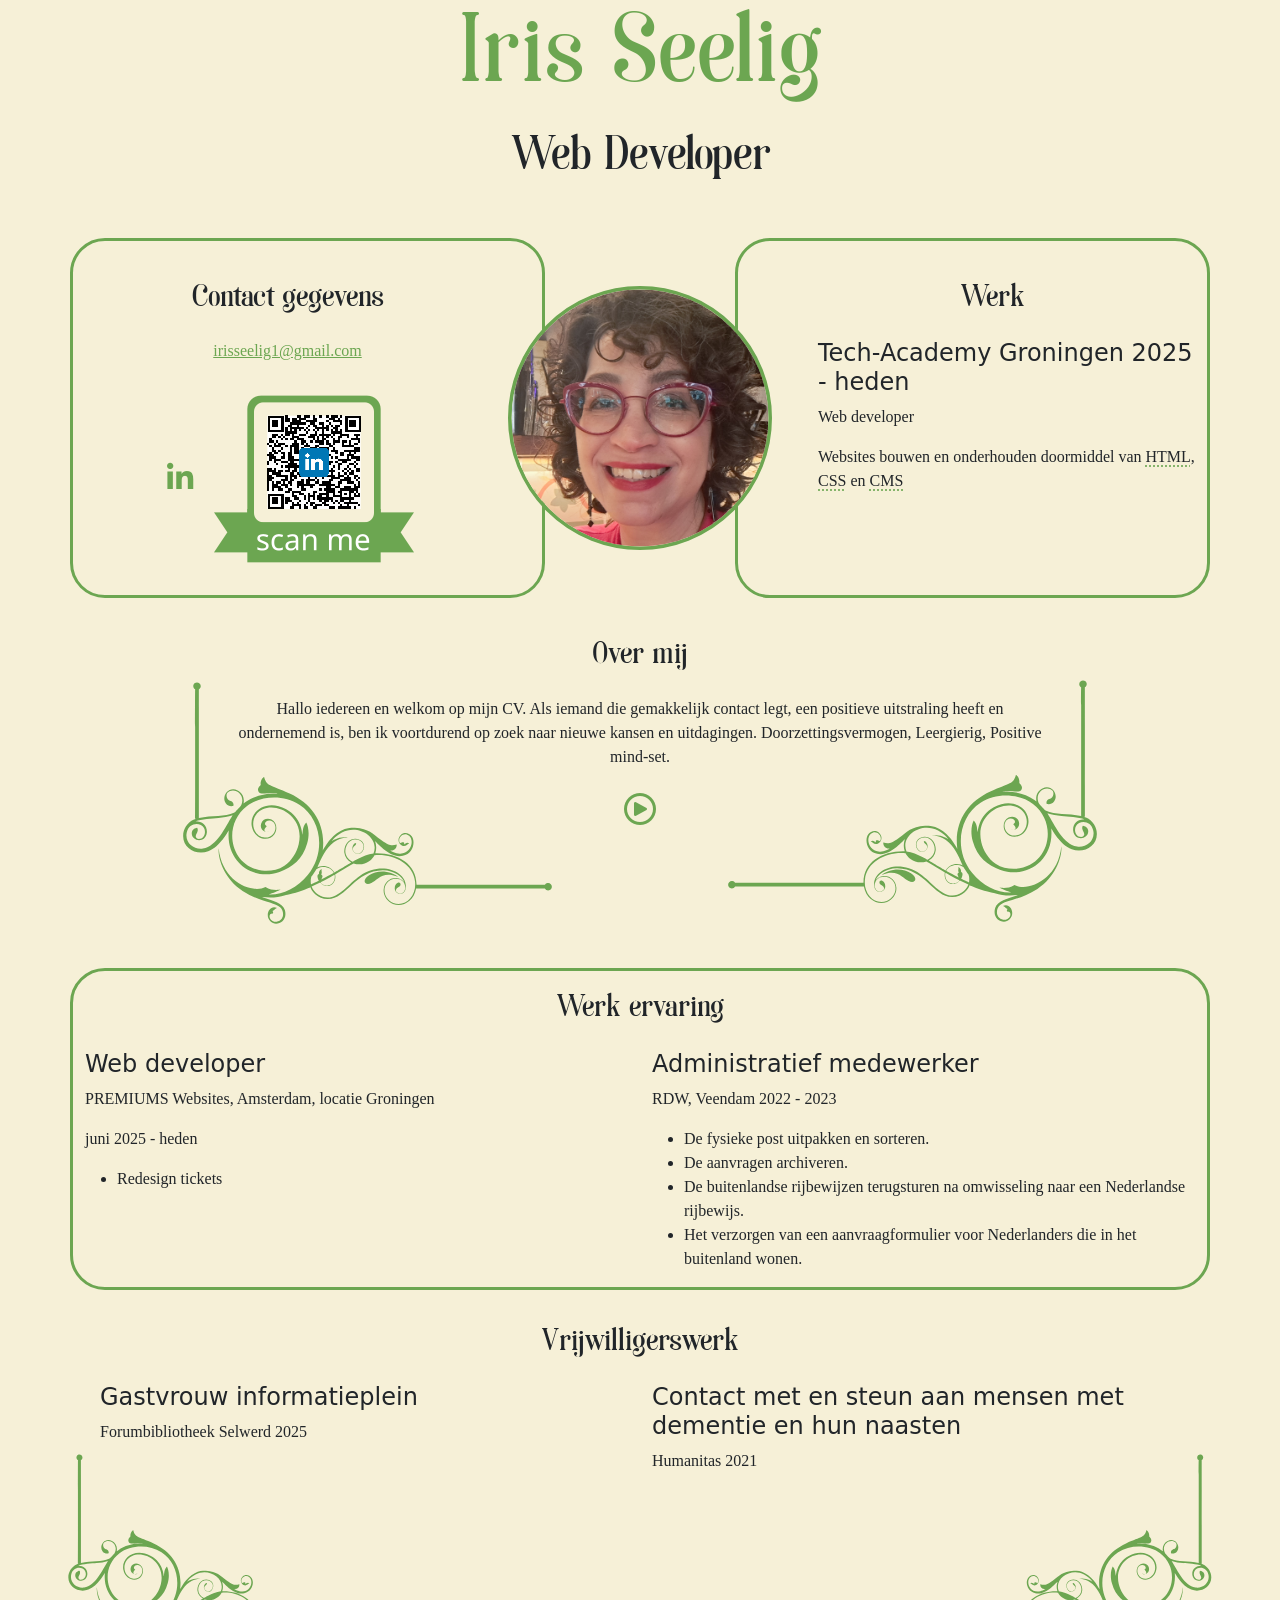
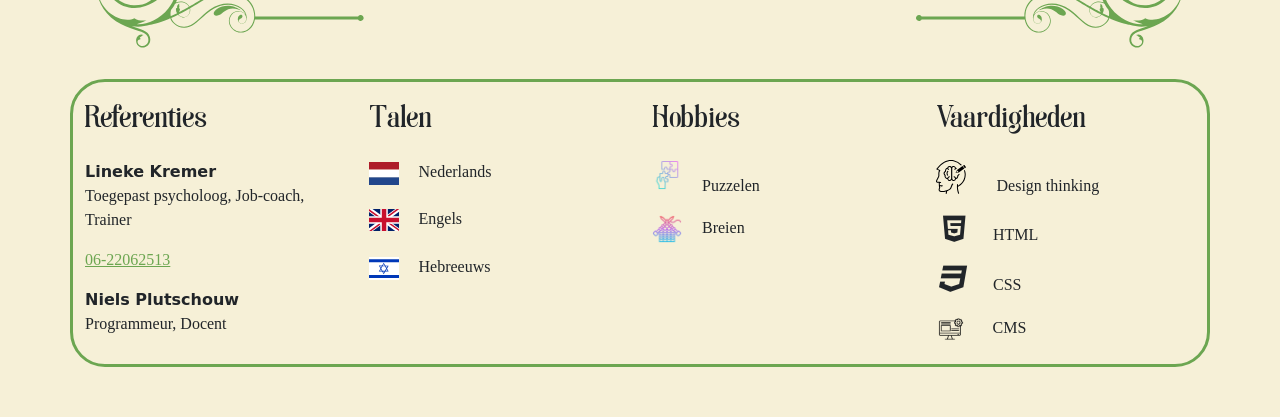
==== commit ae906b72: "typfout bij niels gecorrigeerd" ====
--- a/index.html
+++ b/index.html
@@ -174,7 +174,7 @@
                             <a href="tel:0622062513">06-22062513</a>
                         </p>
                         <strong>Niels Plutschouw</strong>
-                        <p>Programeur, Docent</p>
+                        <p>Programmeur, Docent</p>
                     </div>
                     <div class="col-12 col-md-3">
                         <h2>Talen</h2>
